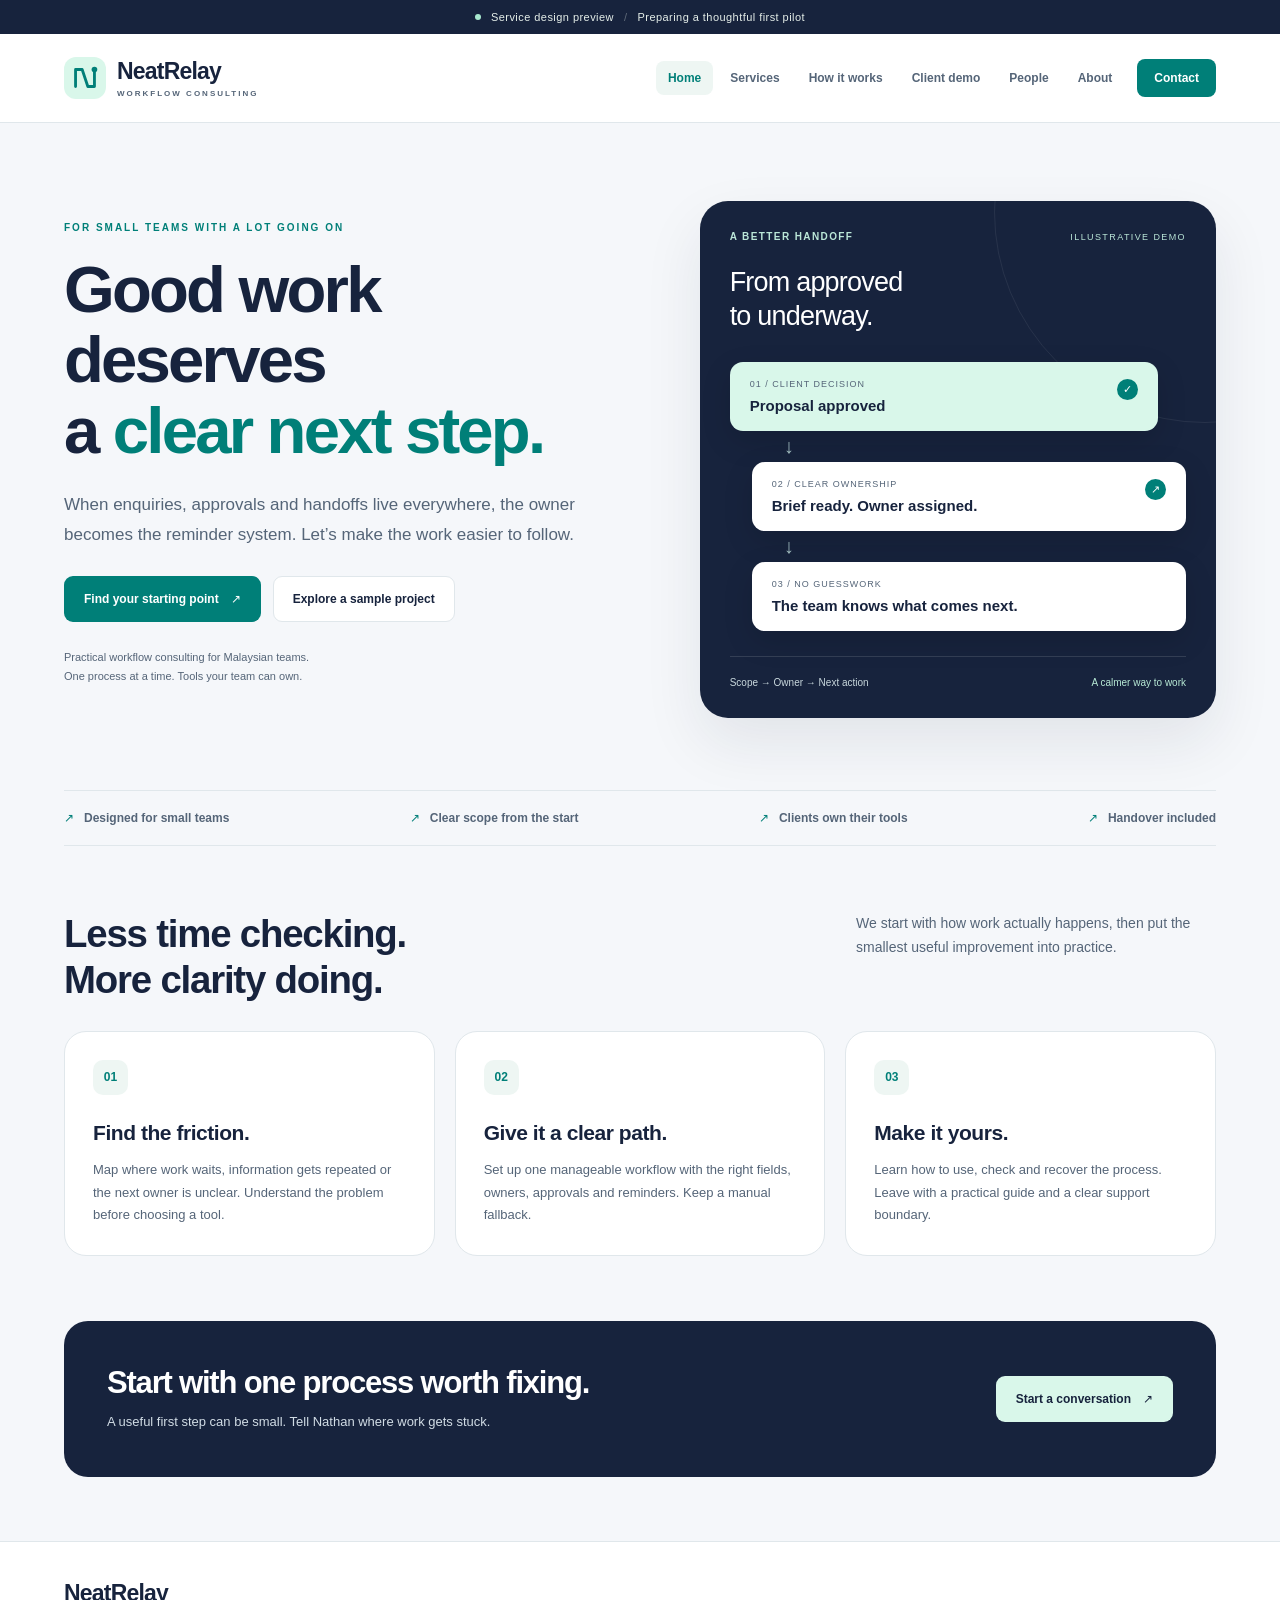
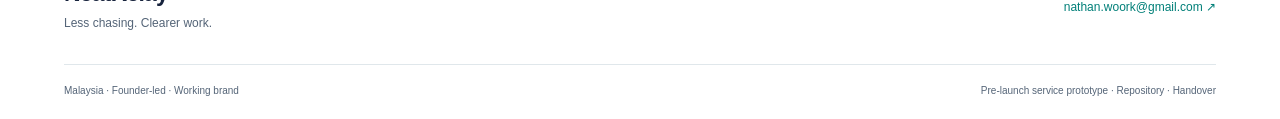
==== index.html @ ac00ae21 "Publish customer service design and interactive client prototype" ====
<!doctype html>
<html lang="en">
<head>
  <meta charset="utf-8"><meta name="viewport" content="width=device-width,initial-scale=1">
  <meta name="theme-color" content="#17233D">
  <meta name="description" content="NeatRelay helps small Malaysian teams untangle everyday work. Explore the draft workflow consulting service, pricing and illustrative client experience.">
  <title>NeatRelay — Less chasing. Clearer work.</title>
  <link rel="icon" href="data:image/svg+xml,%3Csvg xmlns='http://www.w3.org/2000/svg' viewBox='0 0 40 40'%3E%3Crect width='40' height='40' rx='12' fill='%23007F78'/%3E%3Ctext x='10' y='29' font-size='27' fill='white' font-family='Arial'%3EN%3C/text%3E%3C/svg%3E">
  <link rel="stylesheet" href="styles.css"><script src="app.js" defer></script>
</head>
<body>
  <a class="skip" href="#main">Skip to content</a>
  <div class="preview-strip"><span class="dot"></span> Service design preview <span class="strip-divider">/</span> Preparing a thoughtful first pilot</div>
  <header class="site-header">
    <a class="brand" href="#home" aria-label="NeatRelay home"><span class="brand-mark" aria-hidden="true"><svg viewBox="0 0 36 36" fill="none"><path d="M8 27V9h7l6 18h7V9" stroke="currentColor" stroke-width="3" stroke-linecap="round" stroke-linejoin="round"/><circle cx="28" cy="9" r="3" fill="currentColor"/></svg></span><span>NeatRelay<small>WORKFLOW CONSULTING</small></span></a>
    <button id="menu-toggle" class="menu-toggle" aria-expanded="false" aria-controls="site-nav">Menu <span aria-hidden="true">☰</span></button>
    <nav id="site-nav" aria-label="Main navigation"></nav>
  </header>
  <main id="main" tabindex="-1"></main>
  <footer><div class="footer-top"><div><strong>NeatRelay</strong><p>Less chasing. Clearer work.</p></div><a href="mailto:nathan.woork@gmail.com">nathan.woork@gmail.com ↗</a></div><div class="footer-bottom"><span>Malaysia · Founder-led · Working brand</span><span>Pre-launch service prototype · <a href="https://github.com/nathanwoork/NeatRelay-Service" target="_blank" rel="noopener noreferrer">Repository</a> · <a href="HANDOVER.md">Handover</a></span></div></footer>
  <noscript><p class="notice">Enable JavaScript to explore the service tabs. For enquiries, email <a href="mailto:nathan.woork@gmail.com">nathan.woork@gmail.com</a>.</p></noscript>
</body>
</html>
---- styles.css ----
:root{--ink:#17233d;--muted:#556578;--teal:#007f78;--mint:#d9f7ea;--canvas:#f5f7fa;--line:#e0e7eb;--white:#fff;--soft:#eef6f3;--radius:22px;font-family:Segoe UI,Arial,sans-serif;color:var(--ink);background:var(--canvas);font-synthesis:none}*{box-sizing:border-box}body{margin:0}button,input,textarea,select{font:inherit}button,a,input,textarea,select{-webkit-tap-highlight-color:transparent}a{color:inherit}button,a{touch-action:manipulation}button{cursor:pointer}button:disabled{cursor:default;opacity:.7}a:focus-visible,button:focus-visible,input:focus-visible,textarea:focus-visible,select:focus-visible,summary:focus-visible{outline:3px solid #2762d9;outline-offset:4px}h1,h2,h3,p{margin-top:0}p{line-height:1.75}h1{font-size:clamp(38px,5.1vw,68px);line-height:1.08;letter-spacing:-2.8px;font-weight:650;margin-bottom:24px}h2{font-size:clamp(27px,3vw,40px);line-height:1.2;letter-spacing:-1.2px}h3{font-size:21px;line-height:1.3;letter-spacing:-.45px}small{font-size:12px}.skip{position:fixed;top:-60px;left:20px;z-index:20;background:var(--ink);color:white;padding:12px}.skip:focus{top:12px}.preview-strip{background:var(--ink);color:#e5eee9;min-height:34px;padding:9px 5%;font-size:11px;letter-spacing:.45px;display:flex;align-items:center;justify-content:center;gap:10px}.dot{width:6px;height:6px;display:inline-block;border-radius:50%;background:#a8e8cf}.strip-divider{opacity:.35}.site-header{background:#fff;display:flex;align-items:center;justify-content:space-between;padding:23px 5%;gap:28px;border-bottom:1px solid var(--line)}.brand{display:flex;align-items:center;gap:11px;text-decoration:none;font-size:23px;letter-spacing:-.8px;font-weight:750;flex-shrink:0}.brand small{display:block;font-size:8px;letter-spacing:2px;margin-top:4px;color:var(--muted)}.brand-mark{display:grid;place-items:center;background:var(--mint);border-radius:12px;width:42px;height:42px;color:var(--teal)}.brand-mark svg{width:34px;height:34px}nav{display:flex;align-items:center;gap:5px}nav a{text-decoration:none;padding:10px 12px;font-size:12px;font-weight:600;white-space:nowrap;border-radius:8px;color:var(--muted)}nav a:hover,nav a[aria-current=page]{background:var(--soft);color:var(--teal)}nav a:last-child{margin-left:8px;background:var(--teal);color:#fff;padding:12px 17px}.menu-toggle{display:none;border:1px solid var(--line);background:white;border-radius:8px;padding:9px 12px}main{max-width:1440px;margin:auto;min-height:70vh;padding:0 5%;outline:none}.eyebrow{font-size:10px;font-weight:750;letter-spacing:2px;color:var(--teal);text-transform:uppercase;display:block;margin-bottom:22px}.lead{font-size:17px;color:var(--muted);max-width:560px}.hero{display:grid;grid-template-columns:1.05fr .95fr;gap:65px;align-items:center;padding:78px 0 72px}.hero h1 em{font-style:normal;color:var(--teal)}.button{display:inline-flex;align-items:center;justify-content:center;gap:12px;border:1px solid transparent;border-radius:9px;padding:14px 19px;text-decoration:none;font-size:12px;font-weight:650;line-height:1.35;background:var(--teal);color:white}.button:hover{filter:brightness(.95)}.button.secondary{background:white;color:var(--ink);border-color:var(--line)}.button.dark{background:var(--ink)}.button.mint{background:var(--mint);color:var(--ink)}.button.text{background:transparent;color:var(--teal);padding-left:0}.actions{display:flex;align-items:center;gap:12px;flex-wrap:wrap;margin:26px 0}.micro{font-size:11px;color:var(--muted);line-height:1.7}.hero-art{position:relative;border-radius:28px;background:var(--ink);color:white;padding:30px;min-height:440px;overflow:hidden;box-shadow:0 25px 60px #17233d16}.hero-art:before{content:"";position:absolute;width:420px;height:420px;border:1px solid #ffffff12;border-radius:50%;top:-200px;right:-200px}.art-top{display:flex;align-items:center;justify-content:space-between;color:#bbe7d8;font-size:9px;letter-spacing:1.4px}.art-top strong{font-size:10px}.flow-label{font-size:27px;letter-spacing:-.8px;max-width:250px;line-height:1.25;margin:24px 0 28px}.flow-card{background:#fff;color:var(--ink);border-radius:13px;padding:17px 20px;margin-left:22px;position:relative;box-shadow:0 10px 30px #0002}.flow-card.mint{background:var(--mint);margin-left:0;margin-right:28px}.flow-card small{font-size:9px;color:var(--muted);display:block;margin-bottom:8px;letter-spacing:1px}.flow-card strong{font-size:15px;display:block}.flow-card .check{float:right;border-radius:50%;background:var(--teal);color:white;width:21px;height:21px;display:grid;place-items:center;font-size:11px}.flow-arrow{color:#a7c3c6;font-size:20px;height:31px;line-height:31px;margin-left:54px}.art-footer{display:flex;justify-content:space-between;gap:12px;margin-top:25px;padding-top:20px;border-top:1px solid #ffffff20;font-size:10px;color:#c9d8dd}.art-footer span:last-child{color:#b7e9d5}.ribbon{border-top:1px solid var(--line);border-bottom:1px solid var(--line);padding:20px 0;display:flex;gap:22px;justify-content:space-between;align-items:center;font-size:12px;font-weight:600;color:var(--muted)}.ribbon span:before{content:"↗";color:var(--teal);padding-right:10px}.section{padding:65px 0}.section-heading{display:flex;gap:40px;align-items:flex-start;justify-content:space-between;margin-bottom:28px}.section-heading h2{max-width:510px;margin-bottom:0}.section-heading p{font-size:14px;color:var(--muted);max-width:360px;margin:0}.grid3{display:grid;grid-template-columns:repeat(3,1fr);gap:20px}.grid2{display:grid;grid-template-columns:1fr 1fr;gap:24px}.card{padding:28px;background:white;border:1px solid var(--line);border-radius:var(--radius)}.card p{font-size:13px;color:var(--muted)}.number{display:inline-grid;place-items:center;width:35px;height:35px;background:var(--soft);border-radius:10px;font-size:12px;font-weight:700;color:var(--teal);margin-bottom:24px}.card h3{margin-bottom:13px}.card p:last-child{margin-bottom:0}.cta-band{border-radius:24px;background:var(--ink);color:white;padding:43px;display:flex;justify-content:space-between;align-items:center;gap:30px;margin-bottom:64px}.cta-band h2{max-width:550px;font-size:31px;margin-bottom:10px}.cta-band p{color:#d1dce5;font-size:13px;margin:0}.page-head{padding:62px 0 35px;max-width:790px}.page-head h1{font-size:clamp(36px,4.4vw,55px);max-width:800px}.page-head .lead{max-width:710px}.notice{padding:17px 21px;border-radius:12px;background:#edf6f2;border:1px solid #d7e9df;font-size:12px;line-height:1.7;margin-bottom:27px}.price-card{display:flex;flex-direction:column;position:relative}.price-card.featured{border:2px solid var(--teal)}.badge{background:var(--mint);color:#075f58;display:inline-block;padding:5px 9px;font-size:9px;font-weight:700;border-radius:6px;letter-spacing:.5px}.price-card .badge{align-self:flex-start;margin-bottom:17px}.price-card h2{font-size:26px;margin:0 0 12px;letter-spacing:-.6px}.price{font-size:38px;font-weight:700;letter-spacing:-1.5px;margin:20px 0 4px}.price span{font-size:12px;font-weight:500;letter-spacing:0;color:var(--muted)}.price-card ul{font-size:12px;line-height:1.8;color:var(--muted);padding-left:18px;flex-grow:1}.price-card details{font-size:12px;margin:15px 0 22px}.price-card details p{font-size:12px;margin-top:12px}.price-card summary{font-weight:650;cursor:pointer}.price-card .button{width:100%}.chooser{background:var(--mint);border-radius:23px;padding:33px;margin:35px 0}.chooser h2{font-size:27px}.choice-buttons{display:flex;gap:10px;flex-wrap:wrap}.choice-buttons button{border:1px solid #b6d4c7;background:#fff9;border-radius:9px;padding:13px 16px;font-size:12px;color:var(--ink)}.choice-buttons button[aria-pressed=true]{background:var(--ink);color:white;border-color:var(--ink)}.recommendation{margin-top:20px;font-size:14px;line-height:1.8;max-width:850px}.faq{margin-bottom:55px}.faq details{padding:19px 0;border-bottom:1px solid var(--line)}.faq summary{cursor:pointer;font-size:15px;font-weight:600}.faq p{font-size:13px;color:var(--muted);max-width:800px;margin:15px 0 0}.process-tabs,.demo-tabs{display:flex;gap:7px;flex-wrap:wrap;margin:12px 0 24px}.process-tabs button,.demo-tabs button{border:1px solid var(--line);background:white;color:var(--muted);padding:14px 20px;font-size:12px;border-radius:10px}.process-tabs button[aria-pressed=true],.demo-tabs button[aria-pressed=true]{background:var(--ink);border-color:var(--ink);color:white}.process-detail{display:grid;grid-template-columns:.6fr 1.4fr;background:white;border:1px solid var(--line);border-radius:25px;overflow:hidden;margin-bottom:35px}.process-number{background:var(--mint);padding:40px;display:flex;flex-direction:column;justify-content:space-between;font-size:70px;letter-spacing:-4px;font-weight:600;min-height:290px}.process-number small{font-size:11px;letter-spacing:1px}.process-copy{padding:42px}.process-copy p,.process-copy li{color:var(--muted);font-size:14px;line-height:1.8}.profile{display:grid;grid-template-columns:130px 1fr;gap:30px;align-items:start}.portrait-letter{aspect-ratio:1;border-radius:25px;background:var(--ink);color:var(--mint);display:grid;place-items:center;font-size:60px;letter-spacing:-3px}.profile h2{margin:8px 0 9px}.profile .lead{font-size:15px;max-width:800px}.profile-facts{display:flex;gap:9px;flex-wrap:wrap}.profile-facts span{border:1px solid var(--line);padding:8px 11px;border-radius:7px;font-size:11px;color:var(--muted)}.manifesto{background:var(--ink);color:#fff;border-radius:25px;padding:45px}.manifesto h2{max-width:650px;font-size:36px}.manifesto p{color:#c9d7e1;max-width:750px;font-size:15px}.manifesto .eyebrow{color:#b7e9d5}.contact-layout{display:grid;grid-template-columns:.8fr 1.2fr;gap:45px;padding-bottom:65px}.contact-aside{padding:28px 0}.contact-aside h2{font-size:27px}.contact-aside a{color:var(--teal);font-size:18px;overflow-wrap:anywhere}.contact-aside p{font-size:14px;color:var(--muted)}form label{display:block;font-size:12px;font-weight:650;margin-bottom:8px}.form-grid{display:grid;grid-template-columns:1fr 1fr;gap:19px}.field.full{grid-column:1/-1}input,select,textarea{display:block;width:100%;padding:12px 14px;border:1px solid #cbd6dd;border-radius:8px;background:white;color:var(--ink);font-size:14px;min-width:0}textarea{resize:vertical;line-height:1.6}.form-help{font-size:11px;color:var(--muted);line-height:1.7;margin:12px 0 22px}.form-result{margin-top:25px;border-top:1px solid var(--line);padding-top:25px}.form-result[hidden]{display:none}.form-result h3{font-size:21px}.form-result textarea{background:var(--canvas);font-size:12px;margin:15px 0}.demo-shell{border:1px solid var(--line);background:white;border-radius:24px;overflow:hidden;margin-bottom:65px}.demo-header{display:flex;justify-content:space-between;align-items:center;gap:18px;background:var(--ink);color:white;padding:24px 30px}.demo-header h2{font-size:22px;margin:0 0 6px}.demo-header p{font-size:11px;color:#c0d3dc;margin:0}.demo-body{padding:30px}.demo-tabs{margin-top:0}.demo-panel h3{font-size:24px}.demo-panel p{font-size:13px;color:var(--muted)}.demo-columns{display:grid;grid-template-columns:repeat(3,1fr);gap:17px}.demo-column{background:var(--canvas);padding:17px;border-radius:13px}.demo-column h4{font-size:11px;margin:0 0 17px;text-transform:uppercase;letter-spacing:1px;color:var(--muted)}.sample-task{border:1px solid var(--line);background:white;padding:18px;border-radius:11px;min-height:150px}.sample-task p{font-size:12px;margin:10px 0}.sample-task strong{font-size:14px;line-height:1.4;display:block}.sample-task small{color:var(--muted);font-size:10px}.checklist{display:grid;gap:10px;margin:22px 0}.checklist label{display:flex;align-items:flex-start;gap:12px;padding:14px;border-radius:10px;border:1px solid var(--line);font-size:13px}.checklist input{width:17px;min-width:17px;accent-color:var(--teal);margin-top:2px}.progress{height:7px;background:#e4ece8;border-radius:5px;overflow:hidden;margin:16px 0}.progress span{display:block;height:100%;background:var(--teal);transition:width .15s}.acceptance-note{border-left:3px solid var(--teal);padding:12px 18px;background:var(--soft);font-size:13px;color:var(--muted)}.demo-confirm{font-size:14px;background:var(--mint);padding:15px 20px;border-radius:10px;margin:18px 0}.demo-confirm[hidden]{display:none}footer{background:#fff;border-top:1px solid var(--line);padding:38px 5% 23px;font-size:12px}.footer-top,.footer-bottom{display:flex;justify-content:space-between;gap:22px}.footer-top{align-items:center;margin-bottom:30px}.footer-top strong{font-size:23px;letter-spacing:-.8px}.footer-top p{font-size:12px;color:var(--muted);margin:6px 0 0}.footer-top a{color:var(--teal);text-decoration:none}.footer-bottom{border-top:1px solid var(--line);padding-top:20px;color:var(--muted);font-size:10px}.footer-bottom a{text-decoration:none}.spacer{margin-bottom:60px}@media(min-width:1500px){.site-header,footer{padding-left:max(5%,calc((100vw - 1296px)/2));padding-right:max(5%,calc((100vw - 1296px)/2))}}@media(max-width:1120px){.site-header{gap:15px}nav{gap:0}nav a{padding:10px 8px;font-size:11px}.hero{gap:30px}.hero-art{padding:24px}.price-card{padding:22px}}@media(max-width:900px){.site-header{flex-wrap:wrap;padding:19px 5%}.menu-toggle{display:block}nav{display:none;width:100%;flex-wrap:wrap;border-top:1px solid var(--line);padding-top:12px;gap:5px}nav.open{display:flex}nav a{font-size:13px}nav a:last-child{margin-left:0}.hero{padding-top:48px;gap:35px}.hero h1{font-size:47px}.hero-art{min-height:420px}.grid3{grid-template-columns:1fr}.price-card{padding:30px}.price-card .price{margin-top:10px}.section-heading{display:block}.section-heading p{max-width:600px;margin-top:15px}.contact-layout{gap:25px}.demo-columns{grid-template-columns:1fr}.sample-task{min-height:0}.ribbon{flex-wrap:wrap;justify-content:flex-start;gap:18px 30px}}@media(max-width:650px){h1{letter-spacing:-1.8px}.preview-strip{font-size:9px;padding:9px 3%;gap:7px}.hero{grid-template-columns:1fr;padding:42px 0;gap:25px}.hero h1{font-size:45px}.lead{font-size:15px}.hero-art{min-height:410px}.section{padding:42px 0}.grid2,.contact-layout,.process-detail{grid-template-columns:1fr}.page-head{padding:40px 0 18px}.section-heading h2{font-size:29px}.cta-band{padding:28px;display:block;margin-bottom:42px}.cta-band h2{font-size:27px}.cta-band .button{margin-top:23px}.process-number{min-height:130px;padding:25px;font-size:47px;flex-direction:row;align-items:center}.process-copy{padding:27px}.profile{grid-template-columns:1fr;gap:20px}.portrait-letter{width:100px;font-size:47px}.manifesto{padding:28px}.manifesto h2{font-size:30px}.contact-layout{gap:10px}.contact-aside{padding-top:0}.form-grid{grid-template-columns:1fr}.field.full{grid-column:auto}.demo-header{padding:21px;align-items:flex-start;flex-direction:column}.demo-body{padding:20px}.demo-tabs button{padding:11px 12px}.process-tabs button{flex:1 1 42%;padding:12px 8px}.footer-top,.footer-bottom{flex-direction:column;align-items:flex-start;gap:15px}.footer-top a{font-size:13px}.card{padding:24px}.chooser{padding:25px}.choice-buttons{flex-direction:column}.choice-buttons button{text-align:left}.ribbon{font-size:11px}.actions .button{font-size:11px;padding:13px 15px}.hero .eyebrow{margin-bottom:17px}}@media(prefers-reduced-motion:reduce){*{scroll-behavior:auto!important;transition:none!important}}
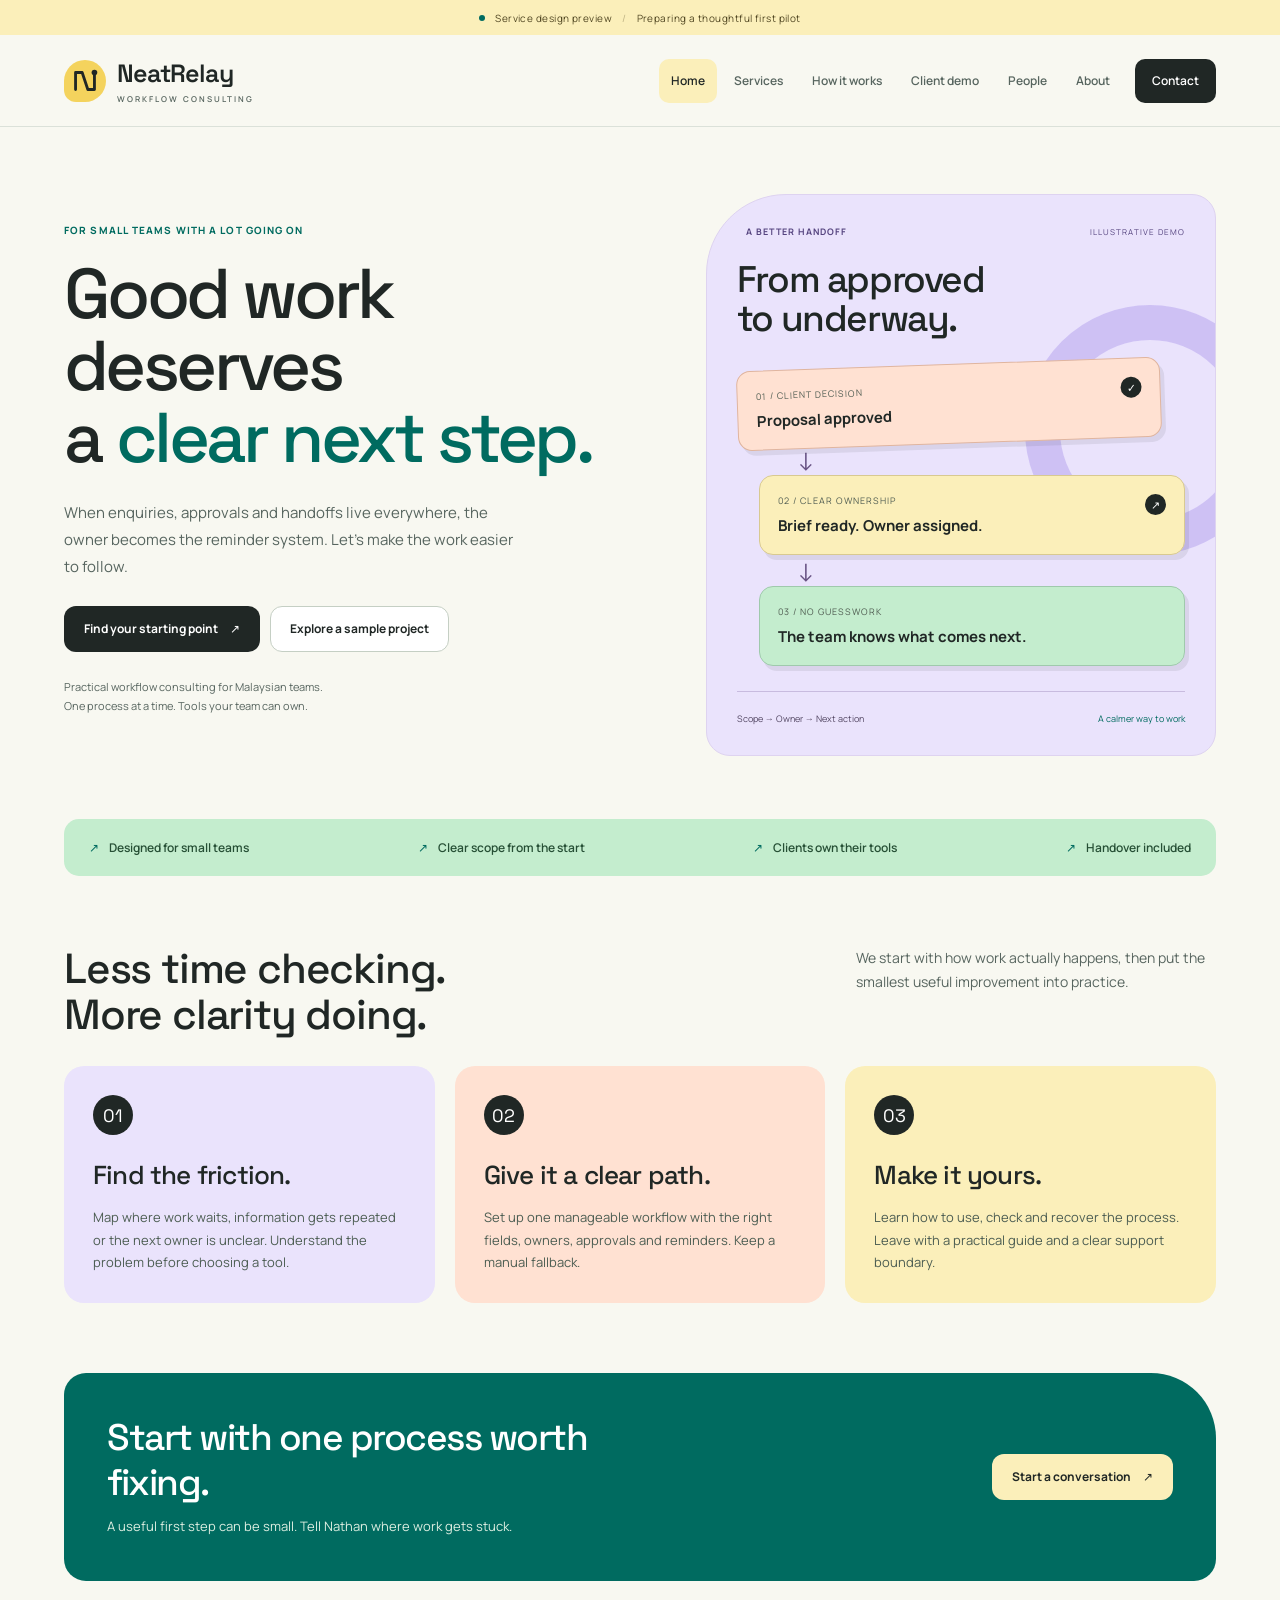
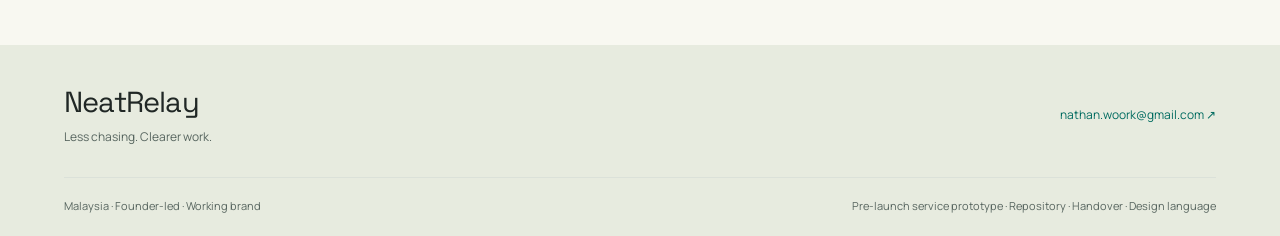
==== commit 0f4102ef: "Introduce Relay Spectrum design language and responsive visual redesign" ====
--- a/index.html
+++ b/index.html
@@ -2,11 +2,12 @@
 <html lang="en">
 <head>
   <meta charset="utf-8"><meta name="viewport" content="width=device-width,initial-scale=1">
-  <meta name="theme-color" content="#17233D">
+  <meta name="theme-color" content="#006B60">
   <meta name="description" content="NeatRelay helps small Malaysian teams untangle everyday work. Explore the draft workflow consulting service, pricing and illustrative client experience.">
   <title>NeatRelay — Less chasing. Clearer work.</title>
   <link rel="icon" href="data:image/svg+xml,%3Csvg xmlns='http://www.w3.org/2000/svg' viewBox='0 0 40 40'%3E%3Crect width='40' height='40' rx='12' fill='%23007F78'/%3E%3Ctext x='10' y='29' font-size='27' fill='white' font-family='Arial'%3EN%3C/text%3E%3C/svg%3E">
-  <link rel="stylesheet" href="styles.css"><script src="app.js" defer></script>
+  <link rel="stylesheet" href="styles.css">
+  <link rel="stylesheet" href="fonts.css"><link rel="stylesheet" href="relay-tokens.css"><link rel="stylesheet" href="relay-theme.css"><script src="app.js" defer></script>
 </head>
 <body>
   <a class="skip" href="#main">Skip to content</a>
@@ -17,7 +18,7 @@
     <nav id="site-nav" aria-label="Main navigation"></nav>
   </header>
   <main id="main" tabindex="-1"></main>
-  <footer><div class="footer-top"><div><strong>NeatRelay</strong><p>Less chasing. Clearer work.</p></div><a href="mailto:nathan.woork@gmail.com">nathan.woork@gmail.com ↗</a></div><div class="footer-bottom"><span>Malaysia · Founder-led · Working brand</span><span>Pre-launch service prototype · <a href="https://github.com/nathanwoork/NeatRelay-Service" target="_blank" rel="noopener noreferrer">Repository</a> · <a href="HANDOVER.md">Handover</a></span></div></footer>
+  <footer><div class="footer-top"><div><strong>NeatRelay</strong><p>Less chasing. Clearer work.</p></div><a href="mailto:nathan.woork@gmail.com">nathan.woork@gmail.com ↗</a></div><div class="footer-bottom"><span>Malaysia · Founder-led · Working brand</span><span>Pre-launch service prototype · <a href="https://github.com/nathanwoork/NeatRelay-Service" target="_blank" rel="noopener noreferrer">Repository</a> · <a href="HANDOVER.md">Handover</a> · <a href="design-system.html">Design language</a></span></div></footer>
   <noscript><p class="notice">Enable JavaScript to explore the service tabs. For enquiries, email <a href="mailto:nathan.woork@gmail.com">nathan.woork@gmail.com</a>.</p></noscript>
 </body>
 </html>
--- a/fonts.css
+++ b/fonts.css
@@ -0,0 +1,17 @@
+/* Google Fonts: Manrope and Space Grotesk, SIL OFL 1.1. Local embedded Latin subsets; see FONT-LICENSES.txt. */
+@font-face {
+  font-family: 'Manrope';
+  font-style: normal;
+  font-weight: 400 800;
+  font-display: swap;
+  src: url([data-uri]) format('woff2');
+  unicode-range: U+0000-00FF, U+0131, U+0152-0153, U+02BB-02BC, U+02C6, U+02DA, U+02DC, U+0304, U+0308, U+0329, U+2000-206F, U+20AC, U+2122, U+2191, U+2193, U+2212, U+2215, U+FEFF, U+FFFD;
+}
+@font-face {
+  font-family: 'Space Grotesk';
+  font-style: normal;
+  font-weight: 400 700;
+  font-display: swap;
+  src: url([data-uri]) format('woff2');
+  unicode-range: U+0000-00FF, U+0131, U+0152-0153, U+02BB-02BC, U+02C6, U+02DA, U+02DC, U+0304, U+0308, U+0329, U+2000-206F, U+20AC, U+2122, U+2191, U+2193, U+2212, U+2215, U+FEFF, U+FFFD;
+}
--- a/relay-tokens.css
+++ b/relay-tokens.css
@@ -0,0 +1,19 @@
+/* Relay Spectrum 1.0 — semantic foundation. Reuse roles, adapt brand colours. */
+:root {
+  --relay-ink:#202725; --relay-muted:#57655f; --relay-canvas:#f3f4ef;
+  --relay-surface:#ffffff; --relay-line:#dbe1d9;
+  --relay-teal:#006b60; --relay-teal-hover:#00564d; --relay-mint:#c4edce;
+  --relay-coral:#ff875f; --relay-peach:#ffe1d2;
+  --relay-yellow:#f4d35d; --relay-butter:#fbefba;
+  --relay-lilac:#bcacf1; --relay-lilac-soft:#eae3fc;
+  --relay-sky:#a9d8f0; --relay-sky-soft:#deeffa;
+  --relay-danger:#94372d; --relay-danger-soft:#ffe1db;
+  --relay-font-text:'Manrope','Segoe UI',Arial,sans-serif;
+  --relay-font-display:'Space Grotesk','Segoe UI',Arial,sans-serif;
+  --relay-radius:20px; --relay-radius-control:12px;
+  --relay-shadow:0 7px 22px #243b2d06;
+  --relay-focus:#5141a1;
+}
+::selection{background:var(--relay-lilac);color:var(--relay-ink)}
+:where(a,button,input,select,textarea,summary):focus-visible{outline:3px solid var(--relay-focus)!important;outline-offset:4px!important}
+@media(prefers-reduced-motion:reduce){*,*::before,*::after{scroll-behavior:auto!important;animation:none!important;transition:none!important}}
--- a/relay-theme.css
+++ b/relay-theme.css
@@ -0,0 +1,14 @@
+/* Relay Spectrum — the customer-facing expression. */
+:root{--ink:var(--relay-ink);--muted:var(--relay-muted);--teal:var(--relay-teal);--mint:var(--relay-mint);--canvas:#f8f8f1;--line:var(--relay-line);--soft:var(--relay-butter);font-family:var(--relay-font-text)}
+body{font-family:var(--relay-font-text)}h1,h2,h3,.brand,.flow-label,.price,.process-number,.portrait-letter{font-family:var(--relay-font-display);font-weight:500}
+.preview-strip{background:var(--relay-butter);color:#514722;min-height:35px;font-size:10px}.dot{background:var(--teal)}.site-header{background:var(--canvas);border-bottom:1px solid var(--line);padding-block:22px}.brand{font-weight:600;font-size:25px}.brand-mark{background:var(--relay-yellow);color:var(--ink);border-radius:50% 50% 50% 12px}.brand small{font-family:var(--relay-font-text);font-size:8px}nav a{border-radius:10px;min-height:44px;display:flex;align-items:center}nav a:hover,nav a[aria-current=page]{background:var(--relay-butter);color:var(--ink)}nav a:last-child{background:var(--ink)}
+.hero{gap:55px;grid-template-columns:1.15fr 1fr;padding:67px 0 63px}.hero h1{font-size:clamp(48px,5.5vw,78px);line-height:1.02;letter-spacing:-3.6px;max-width:630px}.hero h1 em{color:var(--teal);font-style:normal;display:inline}.hero .eyebrow{letter-spacing:1.1px;font-size:10px}.hero .lead{font-size:15px;max-width:460px;line-height:1.8}.button{border-radius:12px;min-height:46px;background:var(--ink);font-weight:700}.button:hover{background:var(--teal);color:white;filter:none}.button.secondary{border-color:#c5cfc4}.button.mint{background:var(--relay-butter);color:var(--ink)}.button.text:hover{background:transparent;color:var(--ink)}.actions{gap:10px}.micro{font-size:11px}
+.hero-art{background:var(--relay-lilac-soft);color:var(--ink);box-shadow:none;min-height:490px;border-radius:80px 24px 24px 24px;padding:30px;isolation:isolate;border:1px solid #ded3f0}.hero-art:before{width:180px;height:180px;right:-60px;top:110px;border:35px solid var(--relay-lilac);border-radius:50%;opacity:.6;z-index:-1}.art-top{color:#55447f;padding-left:9px;font-size:8px;letter-spacing:1px}.art-top strong{font-size:9px}.flow-label{font-size:37px;line-height:1.05;letter-spacing:-1.4px;margin:23px 0 25px;max-width:320px}.flow-card{background:var(--relay-butter);box-shadow:4px 5px 0 #20272515;border:1px solid #d8c991;border-radius:14px;margin-left:22px;padding:18px}.flow-card.mint{background:var(--relay-peach);border-color:#e0b59f;margin-left:0;margin-right:24px;transform:rotate(-2deg)}.flow-card:last-of-type{background:var(--relay-mint)}.flow-card small{color:#505d52;font-size:9px}.flow-card strong{font-size:15px}.flow-card .check{background:var(--ink)}.flow-arrow{color:#685384;font-size:25px;margin-left:60px}.art-footer{border-color:#c8bbdf;color:#534763;font-size:9px}.art-footer span:last-child{color:var(--teal)}
+.ribbon{border:0;background:var(--relay-mint);color:#264f35;padding:20px 25px;border-radius:15px;gap:20px}.ribbon span:before{color:var(--teal)}.section{padding:70px 0}.section-heading h2{font-size:42px;line-height:1.1;font-weight:500}.section-heading p{font-size:14px}.card{border-radius:20px;border-color:var(--line);box-shadow:none}.grid3>.card:nth-child(1){background:var(--relay-lilac-soft);border-color:transparent}.grid3>.card:nth-child(2){background:var(--relay-peach);border-color:transparent}.grid3>.card:nth-child(3){background:var(--relay-butter);border-color:transparent}.number{background:var(--ink);color:white;border-radius:50%;font:18px var(--relay-font-display);height:40px;width:40px}.card h3{font-size:26px;letter-spacing:-.8px}.card p{font-size:13px;color:#4c5d52}.cta-band{background:var(--teal);padding:43px;border-radius:22px 65px 22px 22px}.cta-band h2{font-size:37px;letter-spacing:-1.5px}.cta-band p{color:#dceee1}.page-head{padding-top:54px;max-width:920px}.page-head h1{font-size:clamp(40px,5vw,66px);line-height:1.05;letter-spacing:-2.7px;max-width:850px}.page-head .eyebrow{font-size:10px;letter-spacing:1.3px}.page-head .lead{font-size:16px}.notice{background:var(--relay-butter);color:#554920;border:0}.price-card.featured{border:2px solid var(--relay-coral)!important}.price-card .badge{background:#ffffffa6;color:#473e32}.price-card h2{font-size:30px;font-weight:500}.price{font-size:43px}.price-card ul{color:#435449;font-size:13px}.price-card .button{background:var(--ink);color:#fff}.chooser{background:var(--relay-mint);border-radius:24px}.chooser h2{font-size:32px}.choice-buttons button{min-height:44px;border-color:#9dbdab}.choice-buttons button[aria-pressed=true]{background:var(--teal)}details summary{min-height:30px;line-height:1.6}
+.process-tabs button,.demo-tabs button{min-height:44px;border-radius:11px}.process-tabs button[aria-pressed=true],.demo-tabs button[aria-pressed=true]{background:var(--teal);border-color:var(--teal)}.process-number{background:var(--relay-coral);color:var(--ink);font-size:85px}.process-copy{background:white}.profile{border-top:8px solid var(--relay-yellow)}.portrait-letter{background:var(--relay-lilac);color:var(--ink);border-radius:50% 50% 15px 50%}.profile-facts span{background:var(--relay-butter);border:0;color:#514722}.manifesto{background:var(--relay-lilac-soft);color:var(--ink);border-radius:23px 65px 23px 23px}.manifesto h2{font-size:42px;max-width:760px}.manifesto p{color:#536148}.manifesto .eyebrow{color:#56447c}.contact-aside{border-top:6px solid var(--relay-coral);margin-top:28px}.contact-layout form{background:white}.contact-aside a{color:var(--teal);font-size:19px}input,select,textarea{border-color:#bdc9bf;border-radius:10px;min-height:46px}input::placeholder,textarea::placeholder{color:#68776d}.demo-header{background:var(--teal)}.demo-header p{color:#daebdf}.demo-column:nth-child(1){background:var(--relay-lilac-soft)}.demo-column:nth-child(2){background:var(--relay-butter)}.demo-column:nth-child(3){background:var(--relay-mint)}.demo-column h4{color:#435449}.badge{background:var(--relay-mint);color:#20532d}.checklist input{min-height:17px;accent-color:var(--teal)}.checklist label:has(input:checked){background:var(--relay-mint);border-color:#7ca788}.progress span{background:var(--teal)}.acceptance-note{background:var(--relay-butter)}.demo-confirm{background:var(--relay-mint)}footer{background:#e7ebdf;border-top:0}.footer-top strong{font:29px var(--relay-font-display)}.footer-bottom{font-size:11px}.menu-toggle{min-width:76px;min-height:44px;border-radius:12px}
+@media(max-width:1120px){.hero{gap:30px}.hero h1{font-size:59px}.hero-art{padding:24px;border-radius:60px 22px 22px 22px}.flow-label{font-size:32px}}
+@media(max-width:900px){.hero{gap:26px}.hero h1{font-size:47px;letter-spacing:-2.5px}.hero-art{padding:22px;min-height:460px}.flow-card{padding:15px;margin-left:12px}.flow-card.mint{margin-right:10px}.flow-card strong{font-size:13px}.flow-label{font-size:31px}.art-top{gap:12px;line-height:1.5}.art-footer{flex-direction:column;gap:5px}.section-heading h2{font-size:36px}.grid3{gap:15px}.price-card{padding:30px}.ribbon{font-size:11px}.cta-band h2{font-size:32px}}
+@media(max-width:650px){.hero{padding:40px 0;grid-template-columns:1fr;gap:32px}.hero h1{font-size:clamp(41px,11.5vw,63px);letter-spacing:-2.6px;max-width:540px}.hero .lead{font-size:14px}.hero .eyebrow{font-size:9px}.hero-art{min-height:460px;padding:27px;border-radius:65px 22px 22px 22px}.flow-label{font-size:37px}.flow-card strong{font-size:14px}.art-footer{flex-direction:row;font-size:9px}.preview-strip{font-size:8px}.section{padding:44px 0}.section-heading h2{font-size:35px}.card{padding:25px}.cta-band{padding:28px;border-radius:22px 50px 22px 22px}.cta-band h2{font-size:32px}.page-head{padding:39px 0 20px}.page-head h1{font-size:43px;letter-spacing:-2px}.page-head .lead{font-size:14px}.manifesto h2{font-size:33px}.process-number{font-size:63px}.process-copy{padding:26px}.price-card h2{font-size:31px}.contact-layout{gap:20px}.contact-aside{padding-top:22px}.ribbon{padding:19px;gap:15px;font-size:10px}.ribbon span{flex-basis:44%}.footer-bottom{font-size:10px}.demo-body{padding:20px}}
+@media(max-width:370px){.hero-art{padding:22px}.flow-label{font-size:32px}.art-top{font-size:7px}.art-top strong{font-size:8px}.flow-card strong{font-size:13px}.art-footer{flex-direction:column}.page-head h1{font-size:38px}.hero .actions .button{width:100%}.brand{font-size:23px}.brand small{font-size:7px}}
+
+.flow-card:has(+.art-footer){background:var(--relay-mint);border-color:#9fc9ac}
